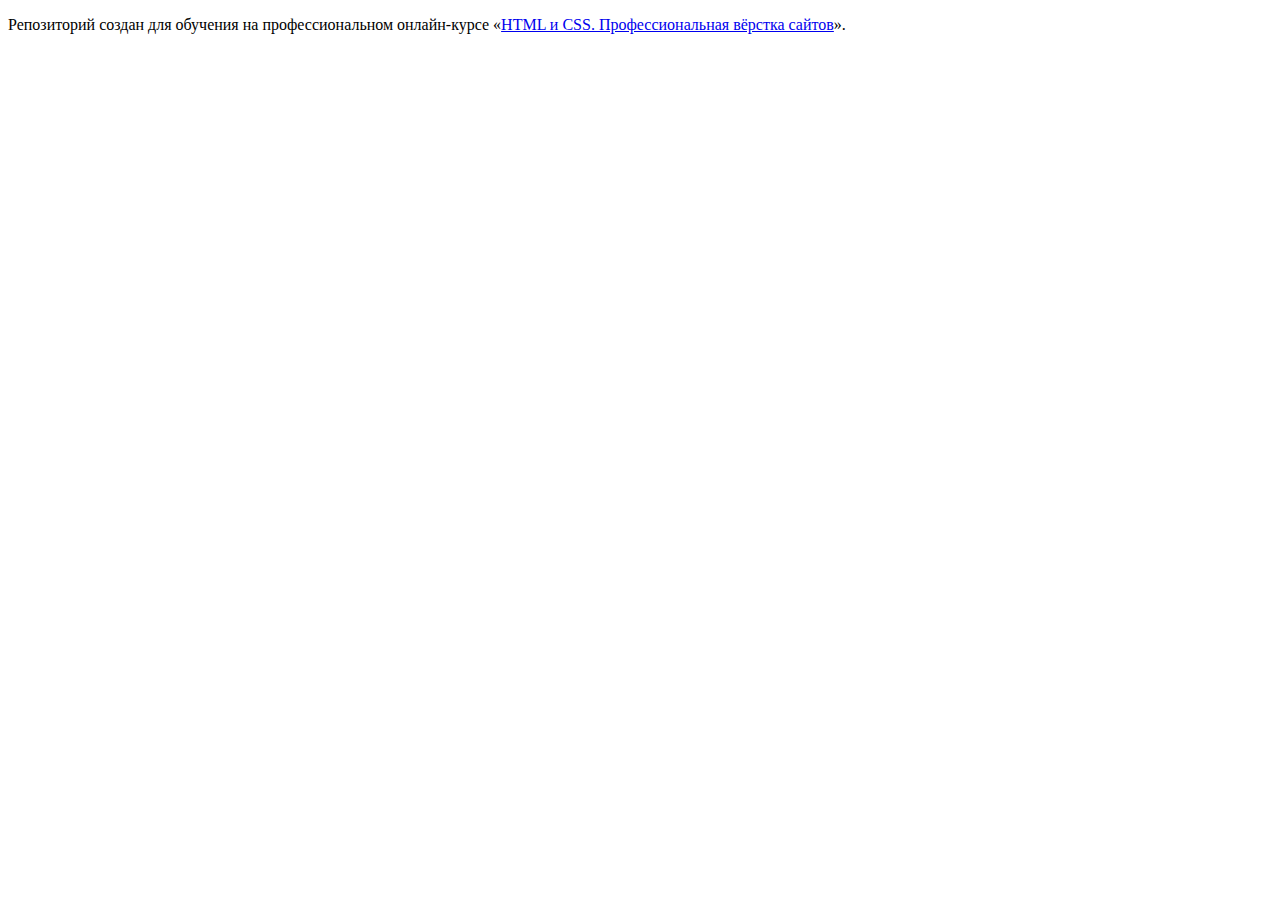
==== index.html @ e319d625 ":hatching_chick:" ====
<!DOCTYPE html>
<html lang="ru">
  <head>
    <meta charset="utf-8">
    <title>HTML Academy: Седона</title>
  </head>
  <body>

    <p>Репозиторий создан для обучения на профессиональном онлайн‑курсе «<a href="https://htmlacademy.ru/intensive/htmlcss">HTML и CSS. Профессиональная вёрстка сайтов</a>».</p>

  </body>
</html>
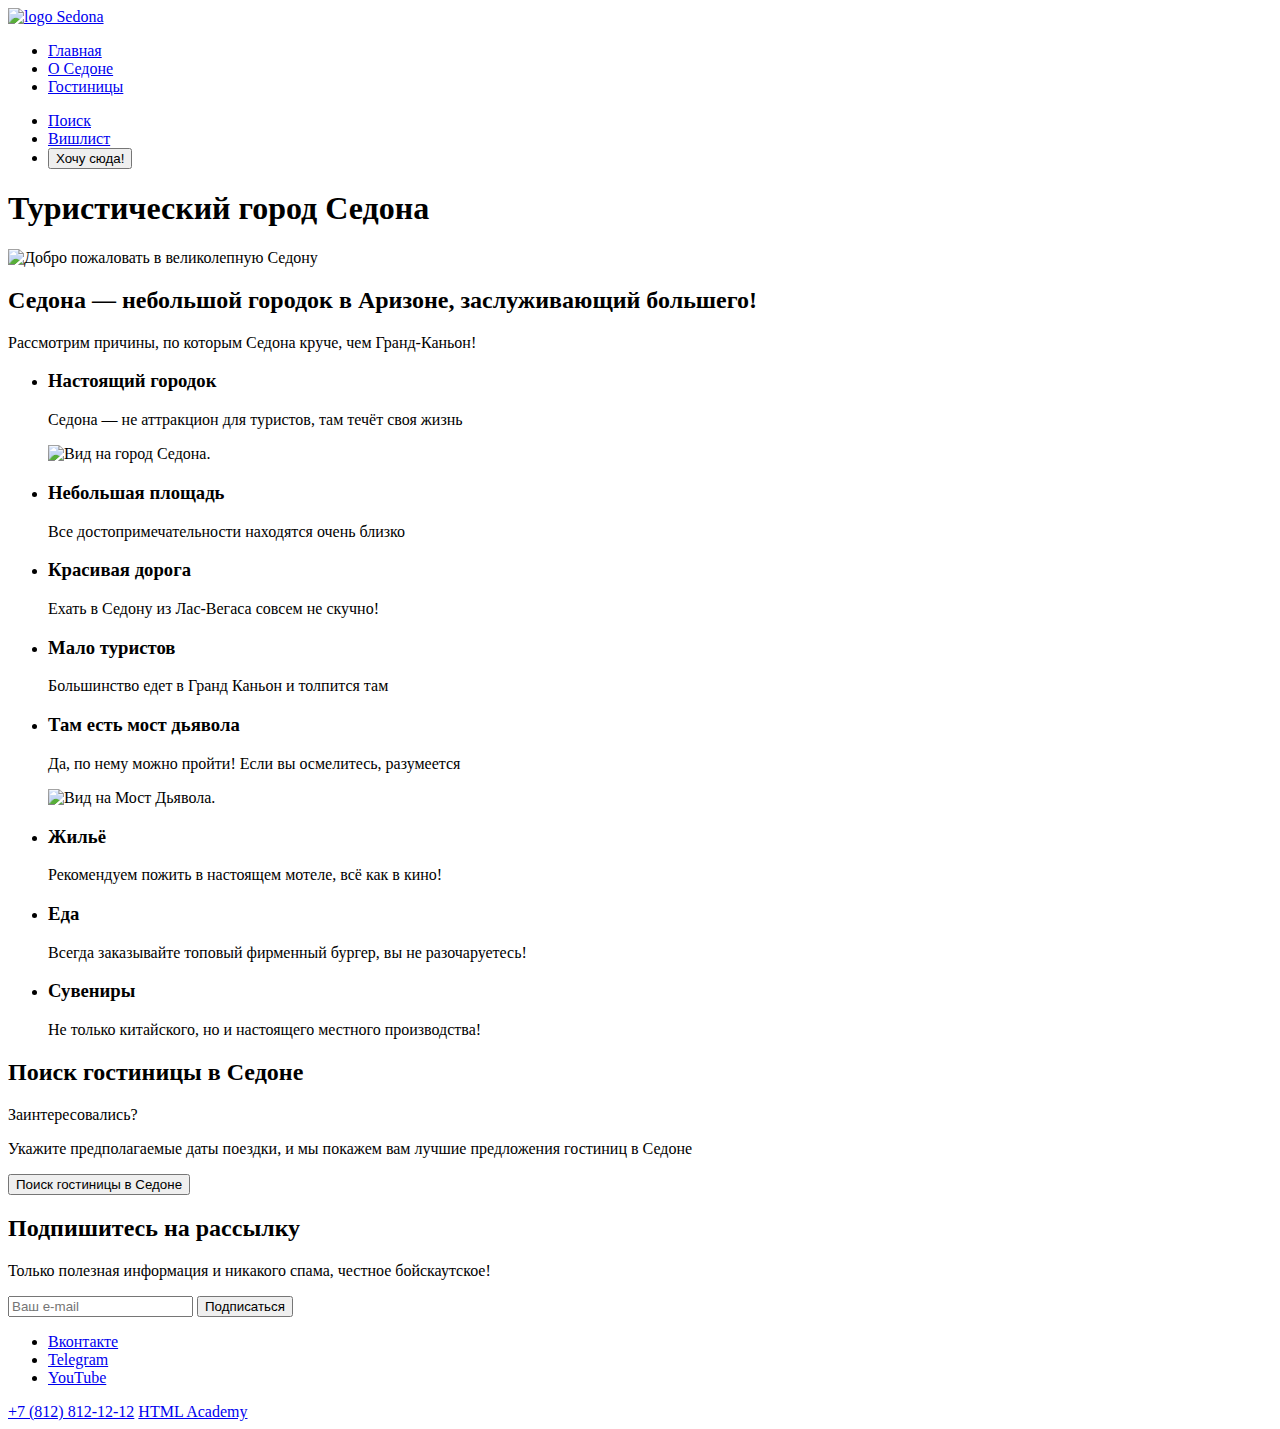
==== commit f6eea6c3: "Added home page markup" ====
--- a/index.html
+++ b/index.html
@@ -5,8 +5,126 @@
     <title>HTML Academy: Седона</title>
   </head>
   <body>
+    <header class="page-header">
+      <nav class="navigation">
+        <a class="logo" href="#"><img src="#" alt="logo Sedona"></a>
+        <ul class="navigation-list">
+          <li class="navigation-item">
+            <a class="navigation-link" href="#">Главная</a>
+          </li>
+          <li class="navigation-item">
+            <a class="navigation-link" href="#">О Седоне</a>
+          </li>
+          <li class="navigation-item">
+            <a class="navigation-link" href="hotels.html">Гостиницы</a>
+          </li>
+        </ul>
+        <ul class="navigation-list navigation-user">
+          <li class="navigation-item">
+            <a class="navigation-link" href="#">
+              <span class="visually-hidden">
+                Поиск
+              </span>
+            </a>
+          </li>
+          <li class="navigation-item">
+            <a class="navigation-link" href="#">
+              <span class="visually-hidden">
+                Вишлист
+              </span>
+            </a>
+          </li>
+          <li class="navigation-item">
+            <button class="navigation-link" class="button" href="#">Хочу сюда!</button>
+          </li>
+        </ul>
+      </nav>
+    </header>
 
-    <p>Репозиторий создан для обучения на профессиональном онлайн‑курсе «<a href="https://htmlacademy.ru/intensive/htmlcss">HTML и CSS. Профессиональная вёрстка сайтов</a>».</p>
-
+    <main class="main-index">
+      <h1 class="visually-hidden">Туристический город Седона</h1>
+      <div class="promo">
+        <img src="#" alt="Добро пожаловать в великолепную Седону">
+      </div>
+      <section class="advantages">
+        <h2 class="advantages-title">Седона — небольшой городок в Аризоне, заслуживающий большего!</h2>
+        <p class="advantages-description">Рассмотрим причины, по которым Седона круче, чем Гранд-Каньон!</p>
+        <ul class="attractions">
+          <li class="advantages-item attraction-item item-img">
+            <h3>Настоящий городок</h3>
+            <p>Седона — не аттракцион для туристов, там течёт своя жизнь</p>
+            <img src="#" alt="Вид на город Седона.">
+          </li>
+          <li class="advantages-item attraction-item item-text">
+            <h3>Небольшая площадь</h3>
+            <p>Все достопримечательности находятся очень близко</p>
+          </li>
+          <li class="advantages-item attraction-item item-text">
+            <h3>Красивая дорога</h3>
+            <p>Ехать в Седону из Лас-Вегаса совсем не скучно!</p>
+          </li>
+          <li class="advantages-item attraction-item item-text">
+            <h3>Мало туристов</h3>
+            <p>Большинство едет в Гранд Каньон и толпится там</p>
+          </li>
+          <li class="advantages-item attraction-item item-img">
+            <h3>Там есть мост дьявола</h3>
+            <p>Да, по нему можно пройти! Если вы осмелитесь, разумеется</p>
+            <img src="#" alt="Вид на Мост Дьявола.">
+          </li>
+        </ul>
+        <ul class="benefits">
+          <li class="advantages-item benefits-item">
+            <h3>Жильё</h3>
+            <p>Рекомендуем пожить в настоящем мотеле, всё как в кино!</p>
+          </li>
+          <li class="advantages-item benefits-item">
+            <h3>Еда</h3>
+            <p>Всегда заказывайте топовый фирменный бургер, вы не разочаруетесь!</p>
+          </li>
+          <li class="advantages-item benefits-item">
+            <h3>Сувениры</h3>
+            <p>Не только китайского, но и настоящего местного производства!</p>
+          </li>
+        </ul>
+      </section>
+      <section class="search">
+        <h2 class="visually-hidden">Поиск гостиницы в Седоне</h2>
+        <p class="search-title">Заинтересовались?</p>
+        <p class="search-description">Укажите предполагаемые даты поездки, и мы покажем вам лучшие предложения гостиниц в Седоне</p>
+        <button class="button search-button" type="button">Поиск гостиницы в Седоне</button>
+      </section>
+      <section class="subscription">
+        <h2 class="subscription-title">Подпишитесь на рассылку</h2>
+        <p class="subscription-description">Только полезная информация и никакого спама, честное бойскаутское!</p>
+        <form class="subscription-form" action="https://echo.htmlacademy.ru/" method="post">
+          <input type="email" class="subscription-email" placeholder="Ваш e-mail" required />
+          <button class="subscription-button" type="submit">Подписаться</button>
+        </form>
+      </section>
+    </main>
+    <footer class="main-footer">
+      <ul class="footer-social-list">
+        <li class="footer-social-item">
+          <a href="https://vk.com/htmlacademy" target="_blank">
+            <span class="visually-hiddem">Вконтакте</span>
+          </a>
+        </li>
+        <li class="footer-social-item">
+          <a href="https://t.me/htmlacademy" target="_blank">
+            <span class="visually-hiddem">Telegram</span>
+          </a>
+        </li>
+        <li class="footer-social-item">
+          <a href="https://www.youtube.com/user/htmlacademyru" target="_blank">
+            <span class="visually-hiddem">YouTube</span>
+          </a>
+        </li>
+      </ul>
+      <a class="footer-contacts-address-phone" href="tel:+78128121212">+7 (812) 812-12-12</a>
+      <a href="https://htmlacademy.ru/" class="htmlacademy-logo" target="_blank">
+        <span class="visually-hidden">HTML Academy</span>
+      </a>
+    </footer>
   </body>
 </html>
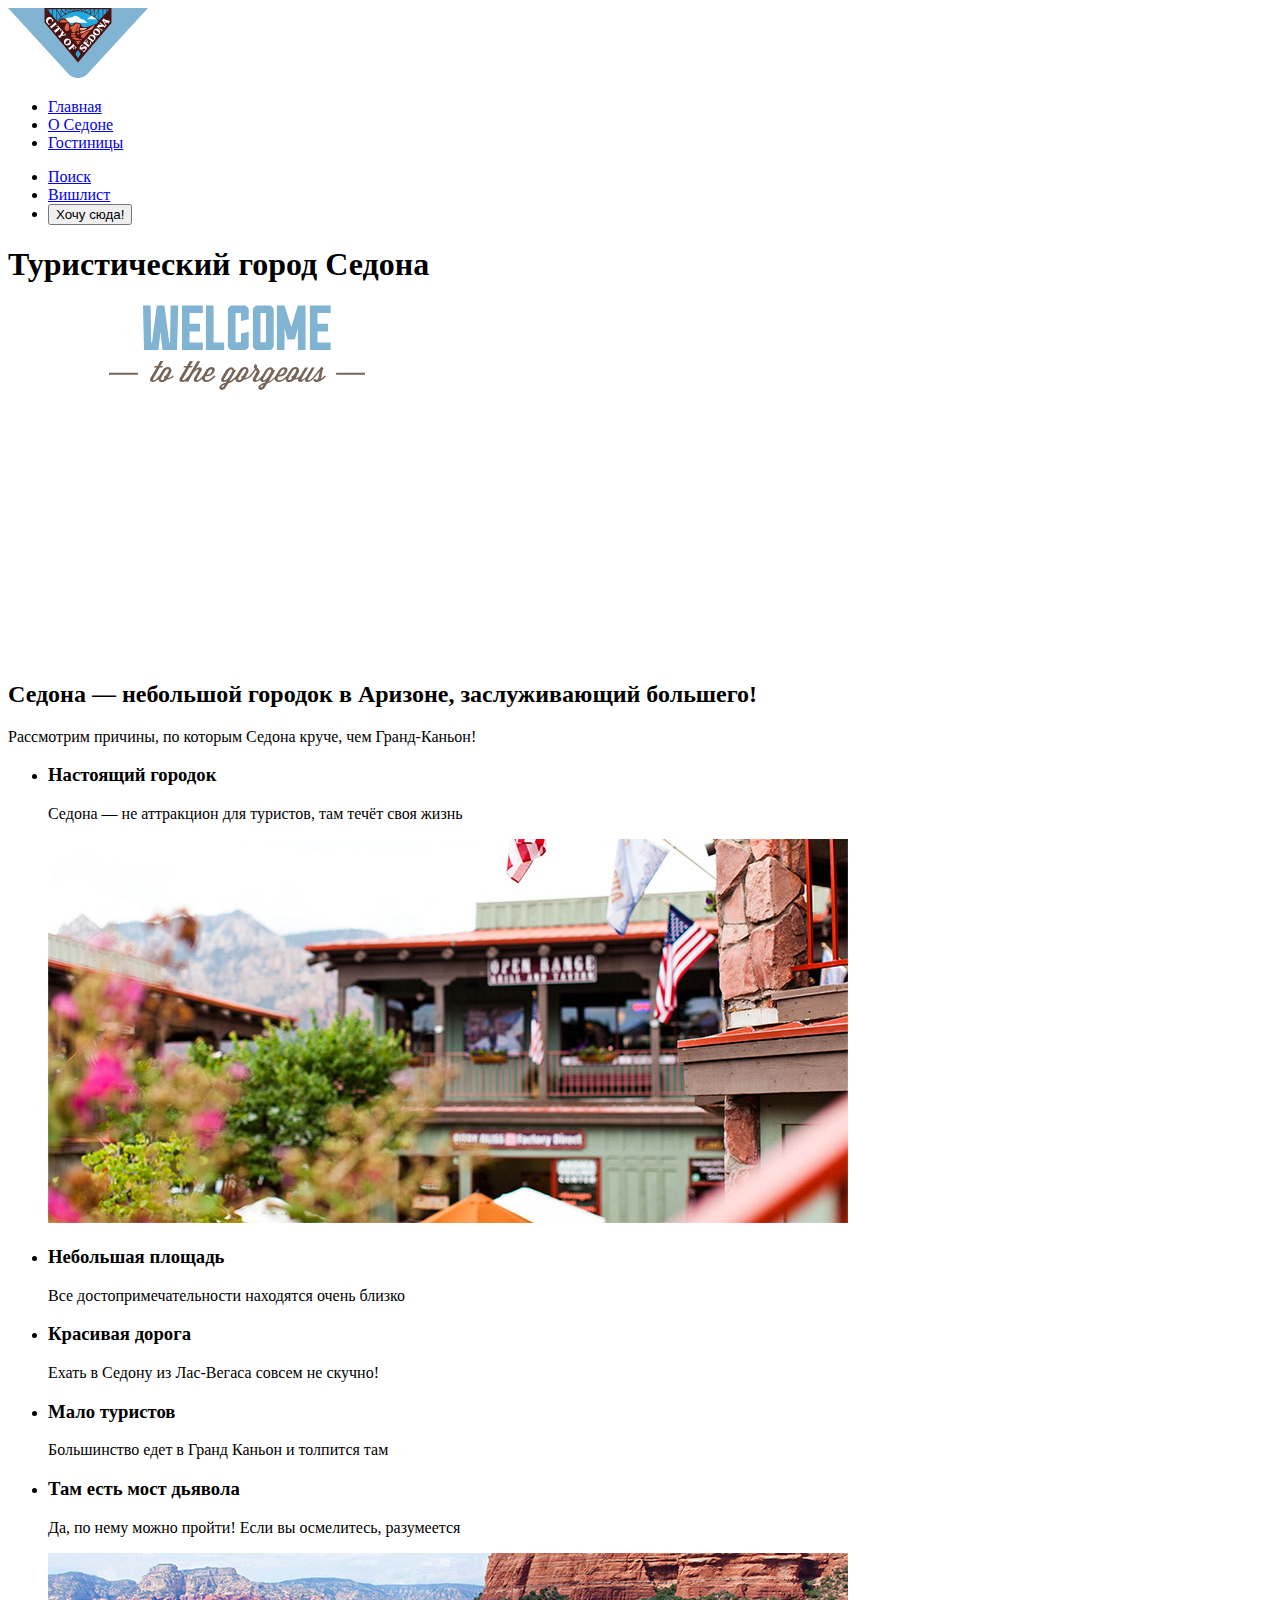
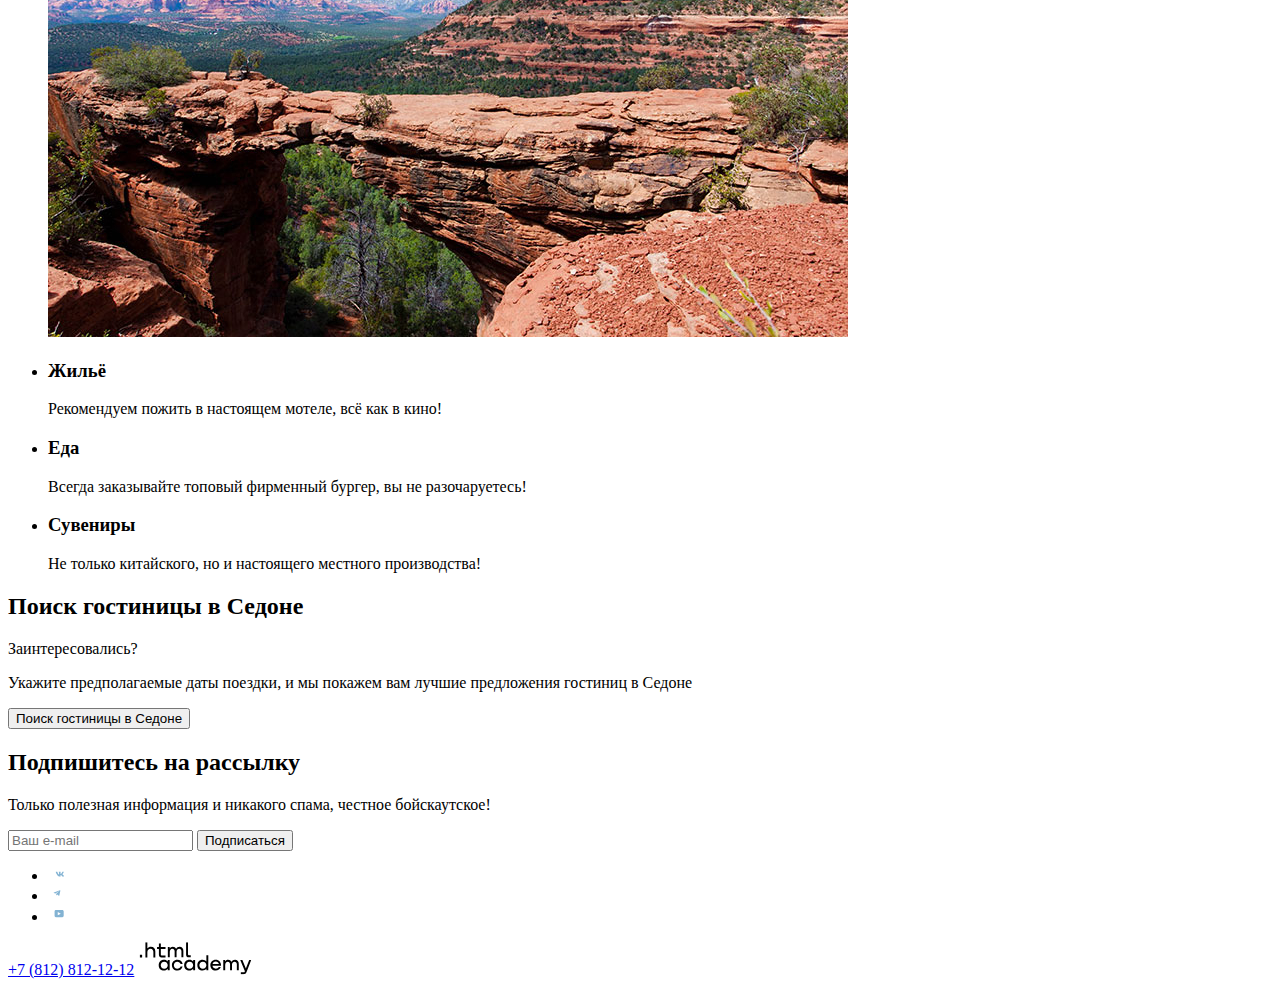
==== commit 8cfe6057: "Added images for index.html and hotels.html" ====
--- a/index.html
+++ b/index.html
@@ -7,7 +7,7 @@
   <body>
     <header class="page-header">
       <nav class="navigation">
-        <a class="logo" href="#"><img src="#" alt="logo Sedona"></a>
+        <a class="logo" href="#"><img src="img/logo.svg" width="140" height="70" alt="Логотип сайта города Седона."></a>
         <ul class="navigation-list">
           <li class="navigation-item">
             <a class="navigation-link" href="#">Главная</a>
@@ -44,7 +44,7 @@
     <main class="main-index">
       <h1 class="visually-hidden">Туристический город Седона</h1>
       <div class="promo">
-        <img src="#" alt="Добро пожаловать в великолепную Седону">
+        <img src="img/welcome.svg" width="458" height="352" alt="Добро пожаловать в великолепную Седону.">
       </div>
       <section class="advantages">
         <h2 class="advantages-title">Седона — небольшой городок в Аризоне, заслуживающий большего!</h2>
@@ -53,7 +53,7 @@
           <li class="advantages-item attraction-item item-img">
             <h3>Настоящий городок</h3>
             <p>Седона — не аттракцион для туристов, там течёт своя жизнь</p>
-            <img src="#" alt="Вид на город Седона.">
+            <img src="img/photo-1.jpg" width="800" height="384" alt="Вид на город Седона.">
           </li>
           <li class="advantages-item attraction-item item-text">
             <h3>Небольшая площадь</h3>
@@ -70,7 +70,7 @@
           <li class="advantages-item attraction-item item-img">
             <h3>Там есть мост дьявола</h3>
             <p>Да, по нему можно пройти! Если вы осмелитесь, разумеется</p>
-            <img src="#" alt="Вид на Мост Дьявола.">
+            <img src="img/photo-2.jpg" width="800" height="384" alt="Вид на Мост Дьявола.">
           </li>
         </ul>
         <ul class="benefits">
@@ -107,23 +107,23 @@
       <ul class="footer-social-list">
         <li class="footer-social-item">
           <a href="https://vk.com/htmlacademy" target="_blank">
-            <span class="visually-hiddem">Вконтакте</span>
+            <img src="img/social-vk.svg" width="24" height="14" alt="Логотип Вконтакте.">
           </a>
         </li>
         <li class="footer-social-item">
           <a href="https://t.me/htmlacademy" target="_blank">
-            <span class="visually-hiddem">Telegram</span>
+            <img src="img/social-telegram.svg" width="18" height="16" alt="Логотип Telegram.">
           </a>
         </li>
         <li class="footer-social-item">
           <a href="https://www.youtube.com/user/htmlacademyru" target="_blank">
-            <span class="visually-hiddem">YouTube</span>
+            <img src="img/social-youtube.svg" width="22" height="17" alt="Логотип YouTube.">
           </a>
         </li>
       </ul>
       <a class="footer-contacts-address-phone" href="tel:+78128121212">+7 (812) 812-12-12</a>
       <a href="https://htmlacademy.ru/" class="htmlacademy-logo" target="_blank">
-        <span class="visually-hidden">HTML Academy</span>
+        <img src="img/logo_htmlacademy.svg" width="115" height="33" alt="Логотип разработчика HTML Academy.">
       </a>
     </footer>
   </body>
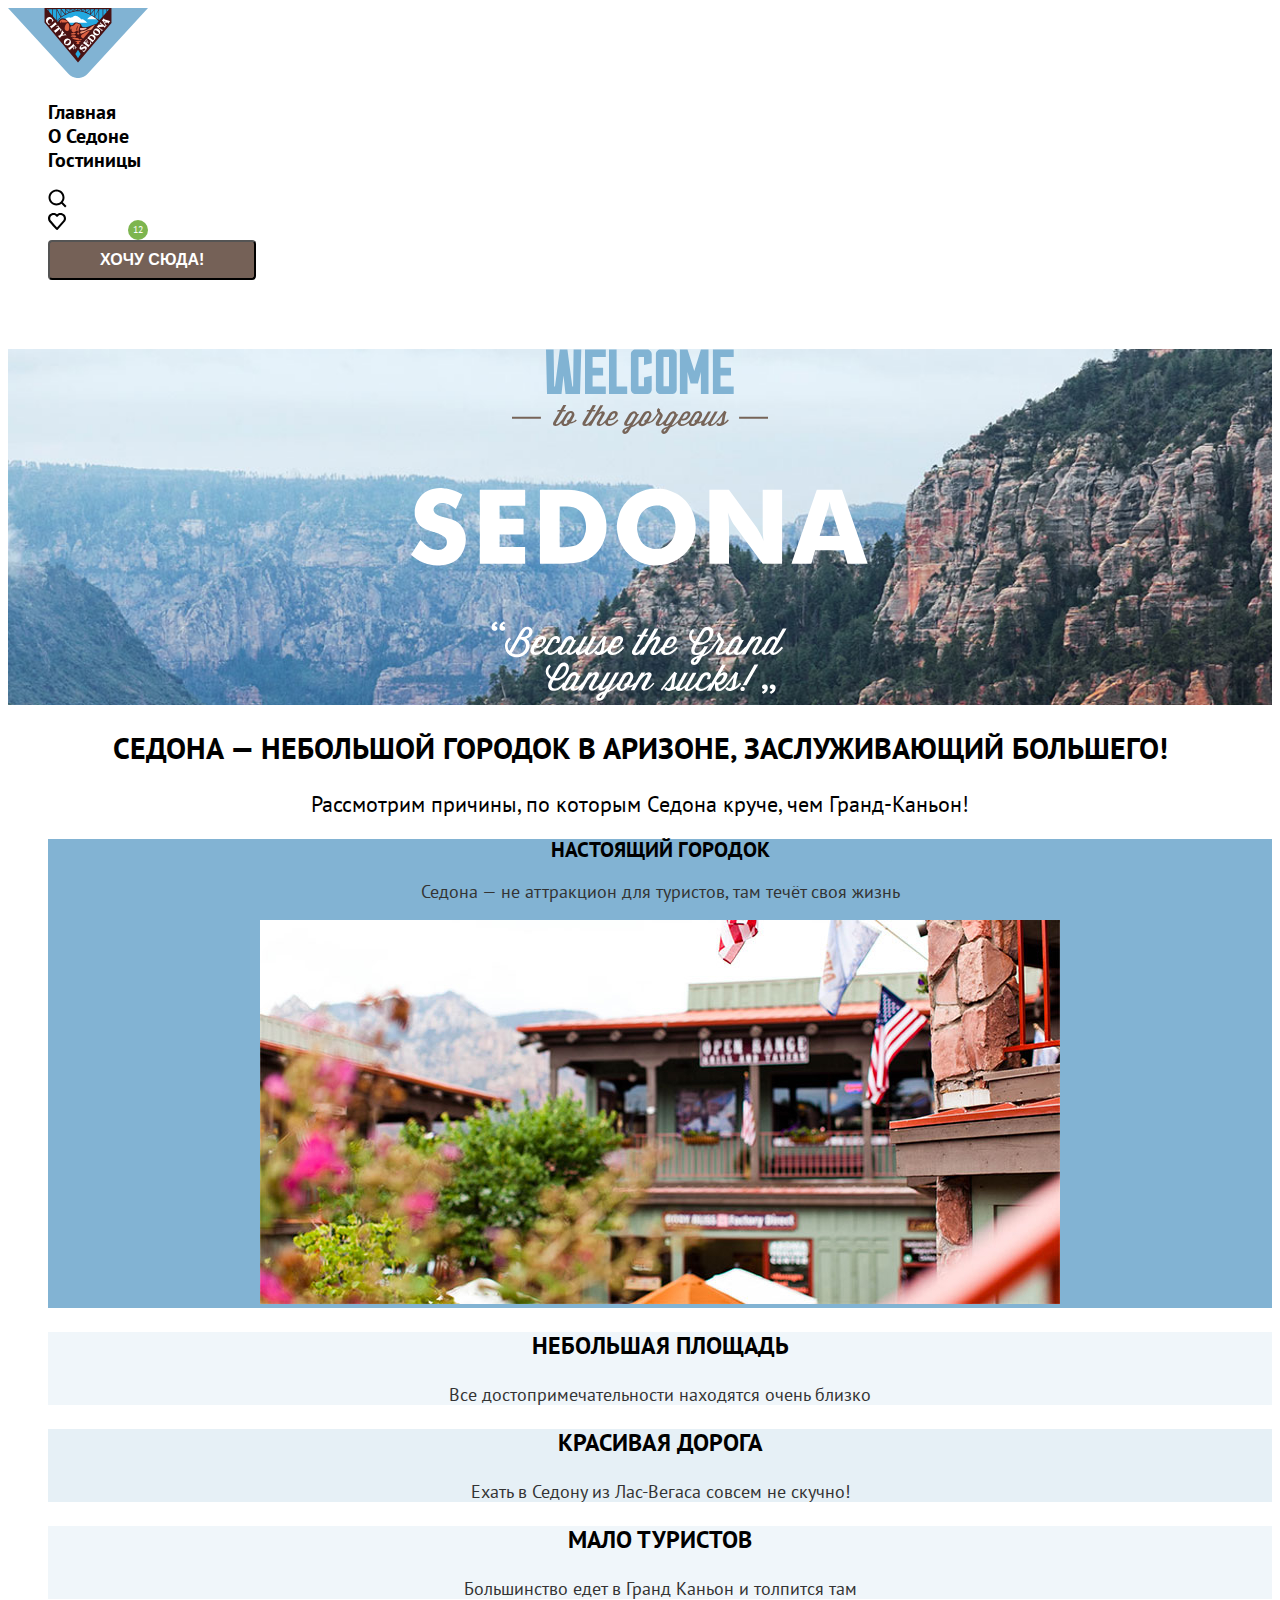
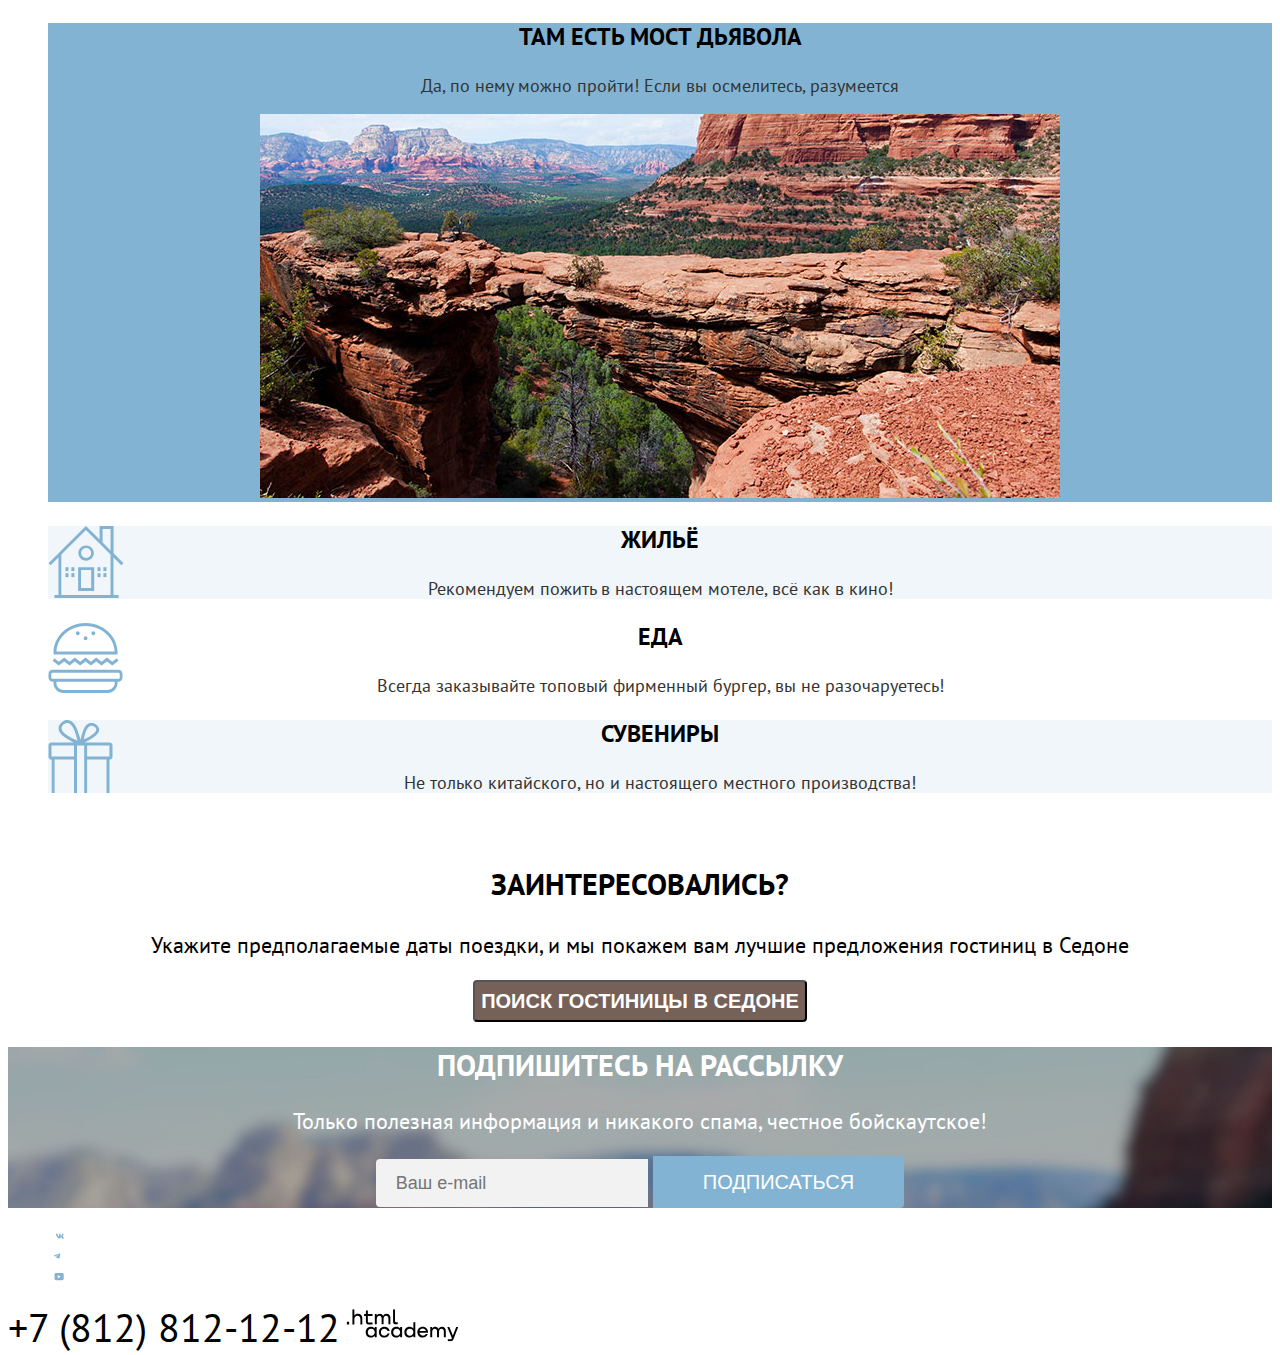
==== commit 34ec9e37: "Added basic styling for index.html and hotels.html" ====
--- a/index.html
+++ b/index.html
@@ -3,6 +3,7 @@
   <head>
     <meta charset="utf-8">
     <title>HTML Academy: Седона</title>
+    <link rel="stylesheet" href="styles/styles.css">
   </head>
   <body>
     <header class="page-header">
@@ -21,21 +22,22 @@
         </ul>
         <ul class="navigation-list navigation-user">
           <li class="navigation-item">
-            <a class="navigation-link" href="#">
+            <a class="navigation-link navigation-search" href="#">
               <span class="visually-hidden">
                 Поиск
               </span>
             </a>
           </li>
           <li class="navigation-item">
-            <a class="navigation-link" href="#">
+            <a class="navigation-link navigation-favorite" href="#">
               <span class="visually-hidden">
                 Вишлист
               </span>
+              <span class="favorite-count">12</span>
             </a>
           </li>
           <li class="navigation-item">
-            <button class="navigation-link" class="button" href="#">Хочу сюда!</button>
+            <button class="navigation-button button-brown" href="#">Хочу сюда!</button>
           </li>
         </ul>
       </nav>
@@ -47,56 +49,56 @@
         <img src="img/welcome.svg" width="458" height="352" alt="Добро пожаловать в великолепную Седону.">
       </div>
       <section class="advantages">
-        <h2 class="advantages-title">Седона — небольшой городок в Аризоне, заслуживающий большего!</h2>
-        <p class="advantages-description">Рассмотрим причины, по которым Седона круче, чем Гранд-Каньон!</p>
-        <ul class="attractions">
-          <li class="advantages-item attraction-item item-img">
-            <h3>Настоящий городок</h3>
-            <p>Седона — не аттракцион для туристов, там течёт своя жизнь</p>
+        <h2 class="title">Седона — небольшой городок в Аризоне, заслуживающий большего!</h2>
+        <p class="description">Рассмотрим причины, по которым Седона круче, чем Гранд-Каньон!</p>
+        <ul class="advantages-list">
+          <li class="advantages-item item-img blue">
+            <h3 class="advantages-title">Настоящий городок</h3>
+            <p class="advantages-description">Седона — не аттракцион для туристов, там течёт своя жизнь</p>
             <img src="img/photo-1.jpg" width="800" height="384" alt="Вид на город Седона.">
           </li>
-          <li class="advantages-item attraction-item item-text">
-            <h3>Небольшая площадь</h3>
-            <p>Все достопримечательности находятся очень близко</p>
+          <li class="advantages-item item-text grey">
+            <h3 class="advantages-title second-title">Небольшая площадь</h3>
+            <p class="advantages-description">Все достопримечательности находятся очень близко</p>
           </li>
-          <li class="advantages-item attraction-item item-text">
-            <h3>Красивая дорога</h3>
-            <p>Ехать в Седону из Лас-Вегаса совсем не скучно!</p>
+          <li class="advantages-item item-text sky-blue">
+            <h3 class="advantages-title second-title">Красивая дорога</h3>
+            <p class="advantages-description">Ехать в Седону из Лас-Вегаса совсем не скучно!</p>
           </li>
-          <li class="advantages-item attraction-item item-text">
-            <h3>Мало туристов</h3>
-            <p>Большинство едет в Гранд Каньон и толпится там</p>
+          <li class="advantages-item item-text grey">
+            <h3 class="advantages-title second-title">Мало туристов</h3>
+            <p class="advantages-description">Большинство едет в Гранд Каньон и толпится там</p>
           </li>
-          <li class="advantages-item attraction-item item-img">
-            <h3>Там есть мост дьявола</h3>
-            <p>Да, по нему можно пройти! Если вы осмелитесь, разумеется</p>
+          <li class="advantages-item item-img blue">
+            <h3 class="advantages-title second-title">Там есть мост дьявола</h3>
+            <p class="advantages-description">Да, по нему можно пройти! Если вы осмелитесь, разумеется</p>
             <img src="img/photo-2.jpg" width="800" height="384" alt="Вид на Мост Дьявола.">
           </li>
         </ul>
-        <ul class="benefits">
-          <li class="advantages-item benefits-item">
-            <h3>Жильё</h3>
-            <p>Рекомендуем пожить в настоящем мотеле, всё как в кино!</p>
+        <ul class="advantages-list">
+          <li class="advantages-item housing">
+            <h3 class="advantages-title second-title">Жильё</h3>
+            <p class="advantages-description">Рекомендуем пожить в настоящем мотеле, всё как в кино!</p>
           </li>
-          <li class="advantages-item benefits-item">
-            <h3>Еда</h3>
-            <p>Всегда заказывайте топовый фирменный бургер, вы не разочаруетесь!</p>
+          <li class="advantages-item food">
+            <h3 class="advantages-title second-title">Еда</h3>
+            <p class="advantages-description">Всегда заказывайте топовый фирменный бургер, вы не разочаруетесь!</p>
           </li>
-          <li class="advantages-item benefits-item">
-            <h3>Сувениры</h3>
-            <p>Не только китайского, но и настоящего местного производства!</p>
+          <li class="advantages-item gifts">
+            <h3 class="advantages-title second-title">Сувениры</h3>
+            <p class="advantages-description">Не только китайского, но и настоящего местного производства!</p>
           </li>
         </ul>
       </section>
       <section class="search">
         <h2 class="visually-hidden">Поиск гостиницы в Седоне</h2>
-        <p class="search-title">Заинтересовались?</p>
-        <p class="search-description">Укажите предполагаемые даты поездки, и мы покажем вам лучшие предложения гостиниц в Седоне</p>
-        <button class="button search-button" type="button">Поиск гостиницы в Седоне</button>
+        <p class="title">Заинтересовались?</p>
+        <p class="description">Укажите предполагаемые даты поездки, и мы покажем вам лучшие предложения гостиниц в Седоне</p>
+        <button class="search-button button-brown" type="button">Поиск гостиницы в Седоне</button>
       </section>
       <section class="subscription">
-        <h2 class="subscription-title">Подпишитесь на рассылку</h2>
-        <p class="subscription-description">Только полезная информация и никакого спама, честное бойскаутское!</p>
+        <h2 class="subscription-title title">Подпишитесь на рассылку</h2>
+        <p class="subscription-description description">Только полезная информация и никакого спама, честное бойскаутское!</p>
         <form class="subscription-form" action="https://echo.htmlacademy.ru/" method="post">
           <input type="email" class="subscription-email" placeholder="Ваш e-mail" required />
           <button class="subscription-button" type="submit">Подписаться</button>
--- a/styles/styles.css
+++ b/styles/styles.css
@@ -0,0 +1,368 @@
+@font-face {
+  font-family: "PT Sans";
+  font-style: normal;
+  font-weight: 400;
+  src: url(../fonts/ptsans-400.woff2);
+  font-display: swap;
+}
+
+@font-face {
+  font-family: "PT Sans";
+  font-style: normal;
+  font-weight: 700;
+  src: url(../fonts/ptsans-700.woff2);
+  font-display: swap;
+}
+
+body {
+  font-family: "PT Sans", sans-serif;
+  font-size: 18px;
+  font-weight: 400;
+  line-height: 21px;
+  color: #000000;
+}
+
+.visually-hidden {
+  visibility: hidden;
+}
+
+.title {
+  font-weight: 700;
+  font-size: 30px;
+  line-height: 36px;
+  text-transform: uppercase;
+}
+
+.second-title {
+  font-weight: 700;
+  font-size: 24px;
+  line-height: 28px;
+  color: #000000;
+}
+
+.description {
+  font-size: 22px;
+  line-height: 26px;
+}
+
+.button-brown {
+  background-color: #756157;
+  font-size: 16px;
+  font-weight: 700;
+  line-height: 20px;
+  border-radius: 4px;
+  text-decoration: none;
+  text-transform: uppercase;
+  color: #FFFFFF;
+}
+
+.button-blue{
+  background: #82B3D3;
+  padding: 8px 20px;
+}
+
+.button-green {
+  background-color: #7DB54F;
+  padding: 8px 18px;
+}
+
+/* Header */
+
+.navigation-list {
+  list-style-type: none;
+}
+
+.navigation-item {
+  font-size: 20px;
+  font-weight: 700;
+  line-height: 24px;
+}
+
+.navigation-link {
+  color: #000000;
+  text-transform: capitalize;
+  text-align: center;
+  text-decoration: none;
+}
+
+.navigation-search {
+  background-image: url(../img/search.svg);
+  background-repeat: no-repeat;
+}
+
+.navigation-favorite {
+  background-image: url(../img/favorite.svg);
+  background-repeat: no-repeat;
+}
+
+.favorite-count {
+  display: inline-block;
+  border-radius: 10px;
+  font-size: 10px;
+  font-weight: 400;
+  line-height: 10px;
+  background-color: #7DB54F;
+  color: #FFFFFF;
+  padding: 5px;
+}
+
+.navigation-button {
+  padding: 8px 50px;
+}
+
+/* Main */
+
+.main-index {
+  text-align: center;
+}
+
+.promo {
+  background-image: url(../img/index-background.jpg);
+  background-color: #DDEBF4;
+  background-size: 100% auto;
+  background-repeat: no-repeat;
+}
+
+.advantages-item {
+  list-style-type: none;
+}
+
+.advantages-title {
+  text-transform: uppercase;
+}
+
+.advantages-description {
+  font-size: 18px;
+  line-height: 21px;
+  color: #333333;
+}
+
+.grey {
+  background-color: rgba(131, 179, 211, 0.12);
+}
+
+.sky-blue {
+  background-color: rgba(131, 179, 211, 0.2);
+}
+
+.blue {
+  background-color: rgba(130, 179, 211, 1);
+}
+
+.housing {
+  background-color: rgba(131, 179, 211, 0.12);
+  background-image: url(../img/icons/housing.svg);
+  background-repeat: no-repeat;
+}
+
+.food {
+  background-color: #ffffff;
+  background-image: url(../img/icons/food.svg);
+  background-repeat: no-repeat;
+}
+
+.gifts {
+  background-color: rgba(131, 179, 211, 0.12);
+  background-image: url(../img/icons/gifts.svg);
+  background-repeat: no-repeat;
+}
+
+.search-button {
+  font-size: 20px;
+  line-height: 36px;
+}
+
+.subscription {
+  background-image: url(../img/email-background.jpg);
+  background-color: rgba(131, 179, 211, 0.12);
+  background-repeat: no-repeat;
+  background-size: cover;
+  text-align: center;
+  color: #ffffff;
+}
+
+.subscription-email {
+  background-color: #f2f2f2;
+  border-radius: 4px 0px 0px 4px;
+  border-style: none;
+  padding: 12px 20px;
+  font-size: 18px;
+  line-height: 24px;
+  color: #000000;
+}
+
+.subscription-button {
+  background-color: #82B3D3;
+  padding: 8px 50px;
+  font-size: 20px;
+  line-height: 36px;
+  color: #ffffff;
+  text-transform: uppercase;
+  border-style: none;
+  border-radius: 0px 4px 4px 0px;
+}
+
+.footer-social-item {
+  list-style-type: none;
+  text-decoration: none;
+}
+
+.footer-contacts-address-phone {
+  font-size: 40px;
+  line-height: 40px;
+  color: #000000;
+  text-decoration: none;
+}
+
+/* Hotels */
+
+.hotels {
+  background-image: url(../img/filter-background.jpg);
+  background-color: #8FB1CD;
+  background-size: cover;
+  background-repeat: no-repeat;
+  color: #ffffff;
+}
+
+.hotels-title {
+  font-weight: 700;
+  font-size: 60px;
+  line-height: 78px;
+}
+
+.breadcrumbs {
+  list-style-type: none;
+}
+
+.breadcrumbs-link {
+  text-decoration: none;
+  color: #ffffff;
+}
+
+.submit-button {
+  background-color: #82B3D3;
+  border-radius: 4px;
+  border-style: none;
+  color: #ffffff;
+  font-weight: 700;
+  font-size: 16px;
+  line-height: 20px;
+  text-transform: uppercase;
+  padding: 8px 50px;
+}
+
+.reset-button {
+  background-color: transparent;
+  font-weight: 700;
+  font-size: 16px;
+  line-height: 20px;
+  color: #ffffff;
+  border-style: none;
+  text-transform: uppercase;
+}
+
+.sorting {
+  width: 292px;
+  height: 49px;
+  border: 2px solid #E5E5E5;
+  border-radius: 4px;
+  font-size: 18px;
+  line-height: 21px;
+  padding-left: 20px;
+  background-image: url(../img/icons/sort-down.svg);
+  background-position: left 260px center;
+  background-repeat: no-repeat;
+  -webkit-appearance: none;
+  -moz-appearance: none;
+  appearance: none;
+}
+
+.visual-sorting {
+  list-style-type: none;
+}
+
+.visual-item {
+  width: 48px;
+  height: 48px;
+  padding: 14px 12px;
+  border: 2px solid #E5E5E5;
+  border-radius: 4px;
+}
+
+.current-item {
+  border: 2px solid #000000;
+}
+
+.table {
+  background-image: url(../img/icons/table.svg);
+  background-repeat: no-repeat;
+}
+
+.slide {
+  background-image: url(../img/icons/slide.svg);
+  background-repeat: no-repeat;
+}
+
+.list {
+  background-image: url(../img/icons/list.svg);
+  background-repeat: no-repeat;
+}
+
+.hotel-card {
+  list-style-type: none;
+}
+
+.hotel-card-link {
+  text-decoration: none;
+}
+
+.button-info {
+  padding: 8px 26px;
+}
+
+.button-favorite {
+  border-radius: 4px;
+  border-style: none;
+  font-weight: 700;
+  font-size: 16px;
+  line-height: 20px;
+  color: #ffffff;
+  text-transform: uppercase;
+}
+
+.rating {
+  background-image: url(../img/icons/star.svg);
+  background-repeat: no-repeat;
+}
+
+.hotel-card-rating {
+  width: 140px;
+  height: 37px;
+  background-color: #F2F2F2;
+  border-radius: 4px;
+  font-size: 16px;
+  line-height: 20px;
+  text-transform: uppercase;
+  padding: 8px 22px;
+}
+
+.pagination {
+  list-style-type: none;
+}
+
+.pagination-link {
+  width: 60px;
+  height: 60px;
+  background: #82B3D3;
+  color: #ffffff;
+  text-decoration: none;
+  border-radius: 4px;
+  display: flex;
+  align-items: center;
+  justify-content: center;
+}
+
+.pagination-current {
+  background: #F2F2F2;
+  color: inherit;
+}
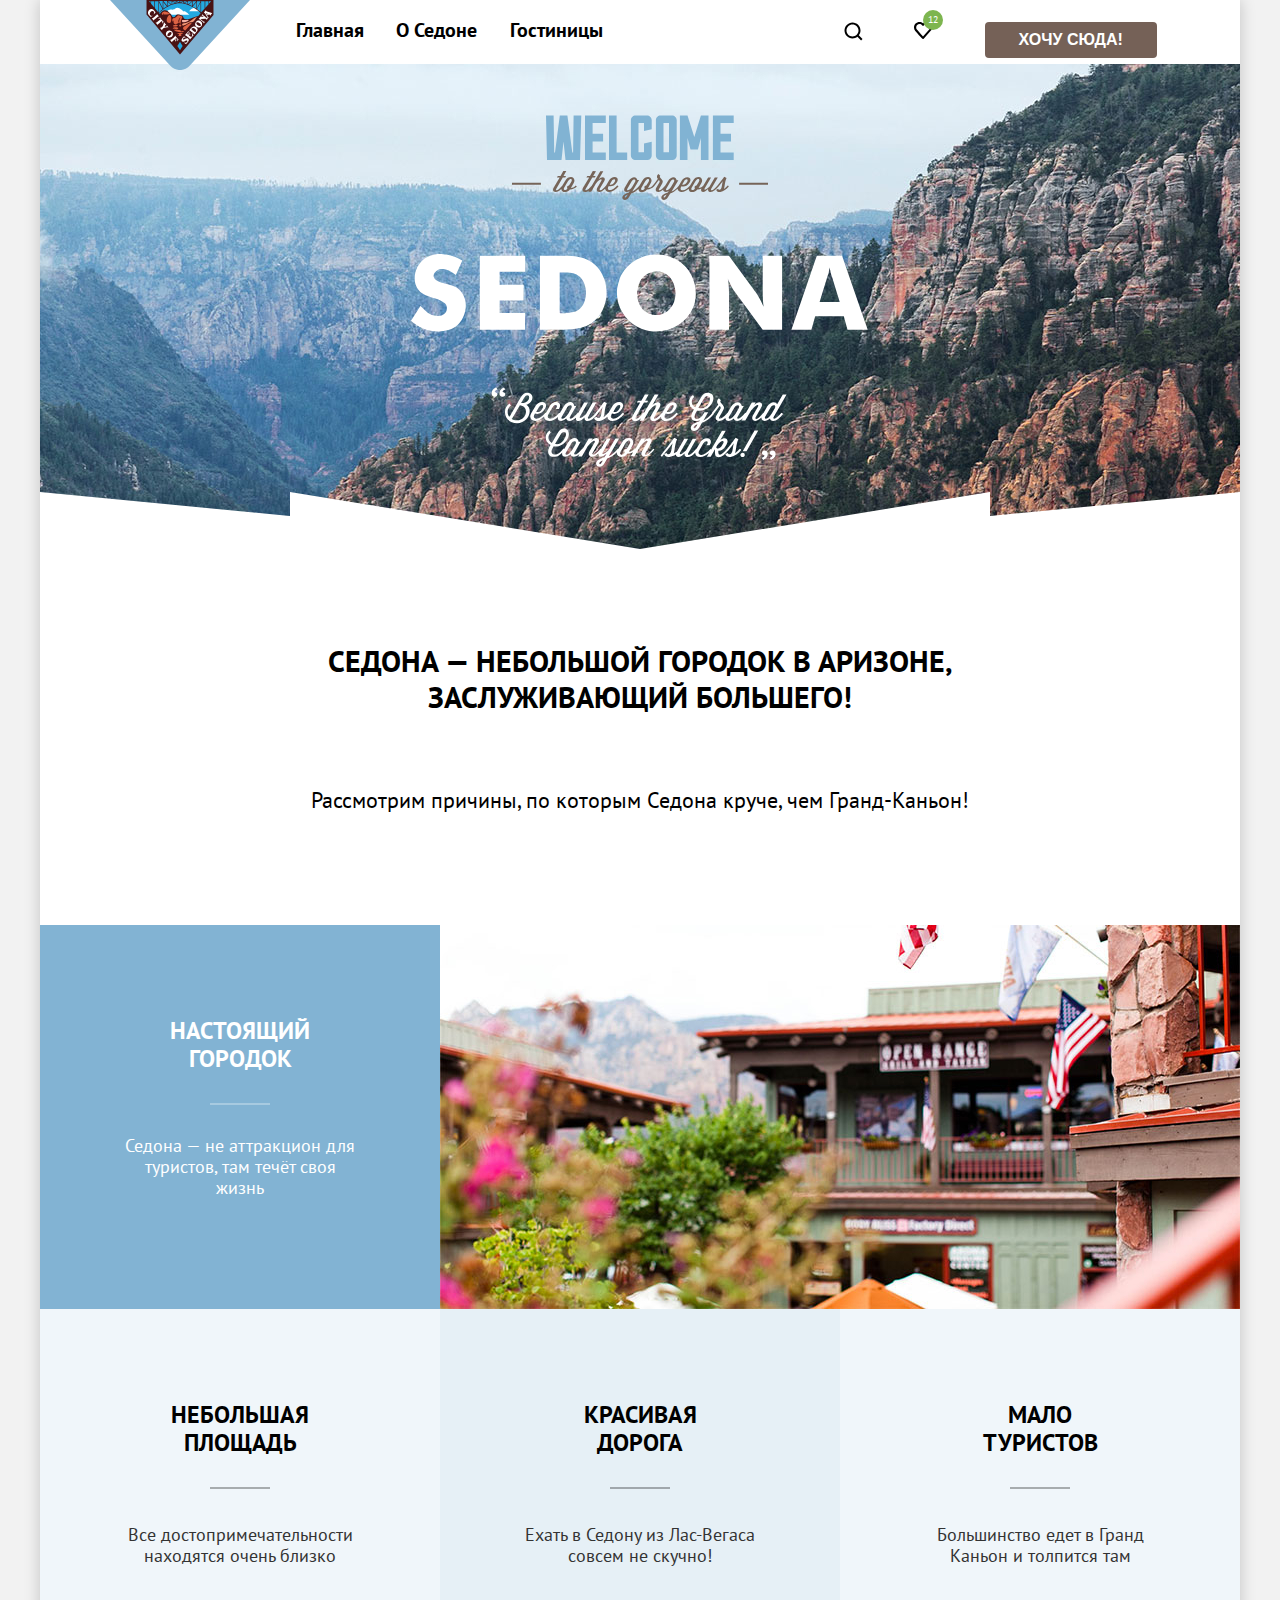
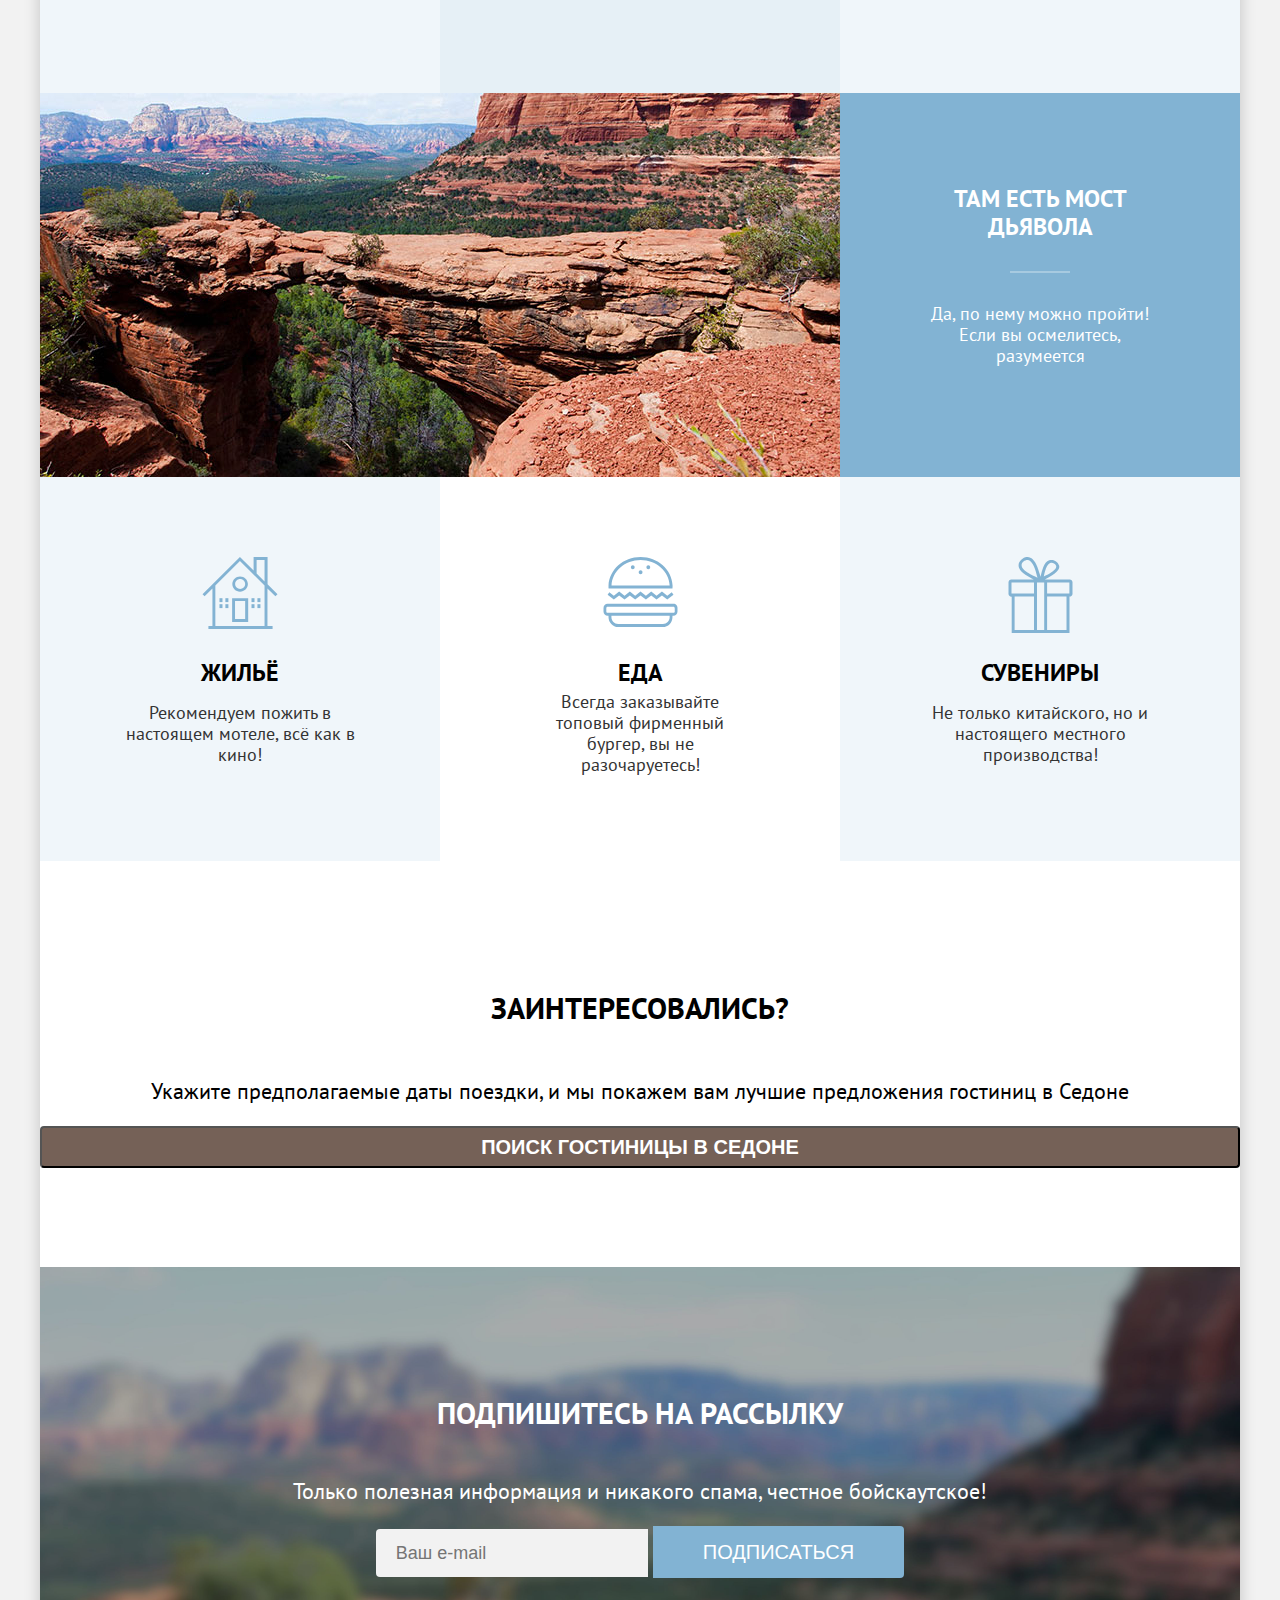
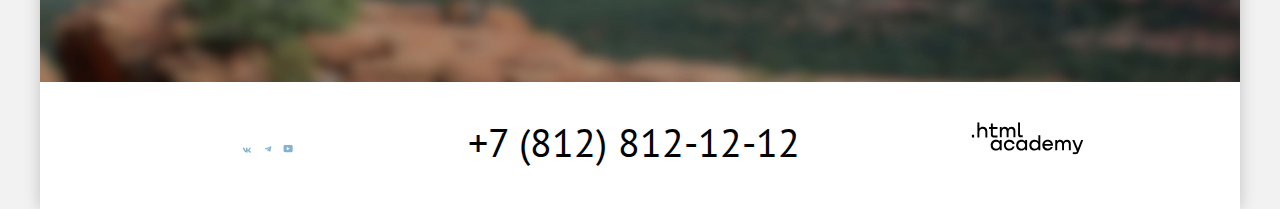
==== commit 64c579bd: "Added grid of pages and large blocks on flex" ====
--- a/index.html
+++ b/index.html
@@ -7,8 +7,10 @@
   </head>
   <body>
     <header class="page-header">
+      <a class="logo" href="#">
+        <img src="img/logo.svg" width="140" height="70" alt="Логотип сайта города Седона.">
+      </a>
       <nav class="navigation">
-        <a class="logo" href="#"><img src="img/logo.svg" width="140" height="70" alt="Логотип сайта города Седона."></a>
         <ul class="navigation-list">
           <li class="navigation-item">
             <a class="navigation-link" href="#">Главная</a>
@@ -37,56 +39,61 @@
             </a>
           </li>
           <li class="navigation-item">
-            <button class="navigation-button button-brown" href="#">Хочу сюда!</button>
+            <button class="navigation-button button-brown reset-styles" href="#">Хочу сюда!</button>
           </li>
         </ul>
       </nav>
     </header>
-
-    <main class="main-index">
+    <main class="main-index main-container">
       <h1 class="visually-hidden">Туристический город Седона</h1>
       <div class="promo">
-        <img src="img/welcome.svg" width="458" height="352" alt="Добро пожаловать в великолепную Седону.">
+        <img class="promo-image" src="img/welcome.svg" width="458" height="352" alt="Добро пожаловать в великолепную Седону.">
       </div>
       <section class="advantages">
-        <h2 class="title">Седона — небольшой городок в Аризоне, заслуживающий большего!</h2>
-        <p class="description">Рассмотрим причины, по которым Седона круче, чем Гранд-Каньон!</p>
-        <ul class="advantages-list">
-          <li class="advantages-item item-img blue">
-            <h3 class="advantages-title">Настоящий городок</h3>
-            <p class="advantages-description">Седона — не аттракцион для туристов, там течёт своя жизнь</p>
+        <div class="sedona-info">
+          <h2 class="sedona-title title">Седона — небольшой городок в Аризоне, заслуживающий большего!</h2>
+          <p class="description">Рассмотрим причины, по которым Седона круче, чем Гранд-Каньон!</p>
+        </div>
+        <ul class="advantages-list reset-styles">
+          <li class="advantages-item blue">
+            <div class="advantages-block">
+              <h3 class="advantages-title second-title">Настоящий городок</h3>
+              <p class="advantages-description">Седона — не аттракцион для туристов, там течёт своя жизнь</p>
+            </div>
             <img src="img/photo-1.jpg" width="800" height="384" alt="Вид на город Седона.">
           </li>
-          <li class="advantages-item item-text grey">
+          <li class="advantages-item grey">
             <h3 class="advantages-title second-title">Небольшая площадь</h3>
             <p class="advantages-description">Все достопримечательности находятся очень близко</p>
           </li>
-          <li class="advantages-item item-text sky-blue">
+          <li class="advantages-item sky-blue">
             <h3 class="advantages-title second-title">Красивая дорога</h3>
             <p class="advantages-description">Ехать в Седону из Лас-Вегаса совсем не скучно!</p>
           </li>
-          <li class="advantages-item item-text grey">
+          <li class="advantages-item grey">
             <h3 class="advantages-title second-title">Мало туристов</h3>
-            <p class="advantages-description">Большинство едет в Гранд Каньон и толпится там</p>
+            <p class="advantages-description reset-styles">Большинство едет в Гранд Каньон и толпится там</p>
           </li>
-          <li class="advantages-item item-img blue">
-            <h3 class="advantages-title second-title">Там есть мост дьявола</h3>
-            <p class="advantages-description">Да, по нему можно пройти! Если вы осмелитесь, разумеется</p>
+          <li class="advantages-item blue">
+            <div class="advantages-block">
+              <h3 class="advantages-title second-title">Там есть мост дьявола</h3>
+              <p class="advantages-description">Да, по нему можно пройти! Если вы осмелитесь, разумеется</p>
+            </div>
             <img src="img/photo-2.jpg" width="800" height="384" alt="Вид на Мост Дьявола.">
           </li>
         </ul>
-        <ul class="advantages-list">
+        <ul class="advantages-list reset-styles">
           <li class="advantages-item housing">
-            <h3 class="advantages-title second-title">Жильё</h3>
-            <p class="advantages-description">Рекомендуем пожить в настоящем мотеле, всё как в кино!</p>
+            <h3 class="advantages-title-second second-title">Жильё</h3>
+            <p class="advantages-description-second">Рекомендуем пожить в настоящем мотеле, всё как в кино!</p>
           </li>
           <li class="advantages-item food">
-            <h3 class="advantages-title second-title">Еда</h3>
-            <p class="advantages-description">Всегда заказывайте топовый фирменный бургер, вы не разочаруетесь!</p>
+            <h3 class="advantages-title-second second-title">Еда</h3>
+            <p class="advantages-description-second">Всегда заказывайте топовый фирменный бургер, вы не разочаруетесь!</p>
           </li>
           <li class="advantages-item gifts">
-            <h3 class="advantages-title second-title">Сувениры</h3>
-            <p class="advantages-description">Не только китайского, но и настоящего местного производства!</p>
+            <h3 class="advantages-title-second second-title">Сувениры</h3>
+            <p class="advantages-description-second">Не только китайского, но и настоящего местного производства!</p>
           </li>
         </ul>
       </section>
@@ -106,27 +113,29 @@
       </section>
     </main>
     <footer class="main-footer">
-      <ul class="footer-social-list">
-        <li class="footer-social-item">
-          <a href="https://vk.com/htmlacademy" target="_blank">
-            <img src="img/social-vk.svg" width="24" height="14" alt="Логотип Вконтакте.">
-          </a>
-        </li>
-        <li class="footer-social-item">
-          <a href="https://t.me/htmlacademy" target="_blank">
-            <img src="img/social-telegram.svg" width="18" height="16" alt="Логотип Telegram.">
-          </a>
-        </li>
-        <li class="footer-social-item">
-          <a href="https://www.youtube.com/user/htmlacademyru" target="_blank">
-            <img src="img/social-youtube.svg" width="22" height="17" alt="Логотип YouTube.">
-          </a>
-        </li>
-      </ul>
-      <a class="footer-contacts-address-phone" href="tel:+78128121212">+7 (812) 812-12-12</a>
-      <a href="https://htmlacademy.ru/" class="htmlacademy-logo" target="_blank">
-        <img src="img/logo_htmlacademy.svg" width="115" height="33" alt="Логотип разработчика HTML Academy.">
-      </a>
+      <div class="footer-container">
+        <ul class="footer-social-list">
+          <li class="footer-social-item">
+            <a href="https://vk.com/htmlacademy" target="_blank">
+              <img src="img/social-vk.svg" width="24" height="14" alt="Логотип Вконтакте.">
+            </a>
+          </li>
+          <li class="footer-social-item">
+            <a href="https://t.me/htmlacademy" target="_blank">
+              <img src="img/social-telegram.svg" width="18" height="16" alt="Логотип Telegram.">
+            </a>
+          </li>
+          <li class="footer-social-item">
+            <a href="https://www.youtube.com/user/htmlacademyru" target="_blank">
+              <img src="img/social-youtube.svg" width="22" height="17" alt="Логотип YouTube.">
+            </a>
+          </li>
+        </ul>
+        <a class="footer-contacts-address-phone" href="tel:+78128121212">+7 (812) 812-12-12</a>
+        <a href="https://htmlacademy.ru/" class="htmlacademy-logo" target="_blank">
+          <img src="img/logo_htmlacademy.svg" width="115" height="33" alt="Логотип разработчика HTML Academy.">
+        </a>
+     </div>
     </footer>
   </body>
 </html>
--- a/styles/styles.css
+++ b/styles/styles.css
@@ -14,16 +14,28 @@
   font-display: swap;
 }
 
+html {
+  height: 100%;
+  background-color: #F2F2F2;
+}
+
 body {
+  width: 1200px;
+  margin: 0 auto;
+  display: flex;
+  flex-direction: column;
+  min-height: 100%;
   font-family: "PT Sans", sans-serif;
   font-size: 18px;
   font-weight: 400;
   line-height: 21px;
   color: #000000;
+  background-color: #ffffff;
+  box-shadow: 0px 0px 15px rgba(0, 0, 0, 0.2);
 }
 
 .visually-hidden {
-  visibility: hidden;
+  display: none;
 }
 
 .title {
@@ -66,10 +78,41 @@
   padding: 8px 18px;
 }
 
+.reset-styles {
+  margin: 0;
+  padding: 0;
+}
+
 /* Header */
 
+.page-header {
+  height: 64px;
+  padding: 0 70px;
+}
+
+.logo {
+  position: absolute;
+  z-index: 2;
+}
+
+.navigation {
+  display: flex;
+  justify-content: space-between;
+}
+
 .navigation-list {
-  list-style-type: none;
+  width: 339px;
+  display: flex;
+  justify-content: space-around;
+  flex-wrap: wrap;
+  margin-left: 170px;
+  padding: 0;
+  list-style-type: none;
+}
+
+.navigation-user {
+  display: flex;
+  padding-top: 4px;
 }
 
 .navigation-item {
@@ -79,13 +122,16 @@
 }
 
 .navigation-link {
+  height: 64px;
   color: #000000;
   text-transform: capitalize;
   text-align: center;
   text-decoration: none;
+  display: block;
 }
 
 .navigation-search {
+  width: 44px;
   background-image: url(../img/search.svg);
   background-repeat: no-repeat;
 }
@@ -93,6 +139,7 @@
 .navigation-favorite {
   background-image: url(../img/favorite.svg);
   background-repeat: no-repeat;
+  width: 44px;
 }
 
 .favorite-count {
@@ -104,10 +151,14 @@
   background-color: #7DB54F;
   color: #FFFFFF;
   padding: 5px;
+  position: relative;
+  bottom: 18px;
+  right: 3px;
 }
 
 .navigation-button {
-  padding: 8px 50px;
+  padding: 8px 34px;
+  border-style: none;
 }
 
 /* Main */
@@ -116,25 +167,105 @@
   text-align: center;
 }
 
+.main-container {
+  flex-grow: 1;
+}
+
 .promo {
+  height: 485px;
   background-image: url(../img/index-background.jpg);
   background-color: #DDEBF4;
   background-size: 100% auto;
   background-repeat: no-repeat;
+  position: relative;
+}
+
+.promo::after {
+  content: "";
+  width: 100%;
+  height: 57px;
+  background-image: url(../img/divider.svg);
+  position: absolute;
+  display: block;
+  bottom: 0%;
+}
+
+.promo-image {
+  padding-top: 51px;
+  padding-bottom: 82px;
+}
+
+.sedona-info {
+  display: flex;
+  flex-wrap: wrap;
+  justify-content: center;
+  padding-top: 69px;
+  padding-bottom: 90px;
+}
+
+.sedona-title {
+  width: 690px;
+  padding-bottom: 25px;
+}
+
+.advantages-list {
+  display: flex;
+  flex-wrap: wrap;
 }
 
 .advantages-item {
-  list-style-type: none;
+  width: 400px;
+  height: 384px;
+  display: flex;
+  flex-wrap: wrap;
+  list-style-type: none;
+}
+
+.advantages-block {
+  width: 400px;
+}
+
+.advantages-block h3 {
+  color: #ffffff;
+}
+
+.advantages-block h3::after {
+  content: "";
+  position: relative;
+  display: block;
+  margin: 30px auto 30px;
+  width: 60px;
+  border-bottom: 2px solid  rgba(255, 255, 255, 0.3);
+}
+
+.advantages-block p {
+  margin-top: 30px;
+  color: #ffffff;
 }
 
 .advantages-title {
-  text-transform: uppercase;
+  width: 175px;
+  margin: auto;
+  margin-top: 92px;
+  text-transform: uppercase;
+}
+
+.advantages-title::after {
+  content: "";
+  position: relative;
+  display: block;
+  margin: 30px auto 30px;
+  width: 60px;
+  border-bottom: 2px solid  rgba(0, 0, 0, 0.3);
 }
 
 .advantages-description {
+  width: 230px;
   font-size: 18px;
   line-height: 21px;
   color: #333333;
+  margin: 0 auto;
+  margin-bottom: 121px;
 }
 
 .grey {
@@ -147,24 +278,58 @@
 
 .blue {
   background-color: rgba(130, 179, 211, 1);
+  width: 100%;
+  display: flex;
+  justify-content: space-between;
+  color: #ffffff;
+}
+
+.blue:last-child {
+  flex-direction: row-reverse;
+}
+
+.advantages-title-second {
+  width: 175px;
+  margin: auto;
+  margin-top: 182px;
+  text-transform: uppercase;
+}
+
+.advantages-description-second {
+  width: 230px;
+  font-size: 18px;
+  line-height: 21px;
+  color: #333333;
+  margin: 0 auto;
+  margin-bottom: 81px;
 }
 
 .housing {
   background-color: rgba(131, 179, 211, 0.12);
   background-image: url(../img/icons/housing.svg);
   background-repeat: no-repeat;
+  background-position: left 50% top 80px;
 }
 
 .food {
   background-color: #ffffff;
   background-image: url(../img/icons/food.svg);
   background-repeat: no-repeat;
+  background-position: left 50% top 80px;
 }
 
 .gifts {
   background-color: rgba(131, 179, 211, 0.12);
   background-image: url(../img/icons/gifts.svg);
   background-repeat: no-repeat;
+  background-position: left 50% top 80px;
+}
+
+.search {
+  height: 406px;
+  display: flex;
+  flex-direction: column;
+  justify-content: center;
 }
 
 .search-button {
@@ -173,6 +338,10 @@
 }
 
 .subscription {
+  height: 415px;
+  display: flex;
+  flex-direction: column;
+  justify-content: center;
   background-image: url(../img/email-background.jpg);
   background-color: rgba(131, 179, 211, 0.12);
   background-repeat: no-repeat;
@@ -202,7 +371,20 @@
   border-radius: 0px 4px 4px 0px;
 }
 
-.footer-social-item {
+/* Footer */
+
+.main-footer {
+  padding: 40px 70px 30px 70px;
+}
+
+.footer-container {
+  display: flex;
+  justify-content: space-around;
+  margin: 0 auto;
+}
+
+.footer-social-list {
+  display: flex;
   list-style-type: none;
   text-decoration: none;
 }
@@ -214,9 +396,17 @@
   text-decoration: none;
 }
 
+.htmlacademy-logo {
+  width: 115px;
+  height: 33px;
+  display: flex;
+}
+
 /* Hotels */
 
 .hotels {
+  height: 412px;
+  display: flex;
   background-image: url(../img/filter-background.jpg);
   background-color: #8FB1CD;
   background-size: cover;
@@ -225,6 +415,8 @@
 }
 
 .hotels-title {
+  width: 495px;
+  margin-left: 70px;
   font-weight: 700;
   font-size: 60px;
   line-height: 78px;
@@ -259,11 +451,22 @@
   color: #ffffff;
   border-style: none;
   text-transform: uppercase;
+}
+
+.sorting-title {
+  margin-top: 57px;
+  margin-left: 70px;
+  margin-right: 201px;
+}
+
+.sorting-info {
+  display: flex;
 }
 
 .sorting {
   width: 292px;
   height: 49px;
+  margin-top: 50px;
   border: 2px solid #E5E5E5;
   border-radius: 4px;
   font-size: 18px;
@@ -278,13 +481,15 @@
 }
 
 .visual-sorting {
+  display: flex;
+  margin-top: 50px;
+  margin-right: 70px;
   list-style-type: none;
 }
 
 .visual-item {
   width: 48px;
   height: 48px;
-  padding: 14px 12px;
   border: 2px solid #E5E5E5;
   border-radius: 4px;
 }
@@ -308,7 +513,17 @@
   background-repeat: no-repeat;
 }
 
+.hotels-cards-list {
+  display: flex;
+  flex-wrap: wrap;
+}
+
 .hotel-card {
+  width: 340px;
+  height: 438px;
+  display: flex;
+  flex-wrap: wrap;
+  flex-direction: column;
   list-style-type: none;
 }
 
@@ -347,6 +562,7 @@
 }
 
 .pagination {
+  display: flex;
   list-style-type: none;
 }
 
